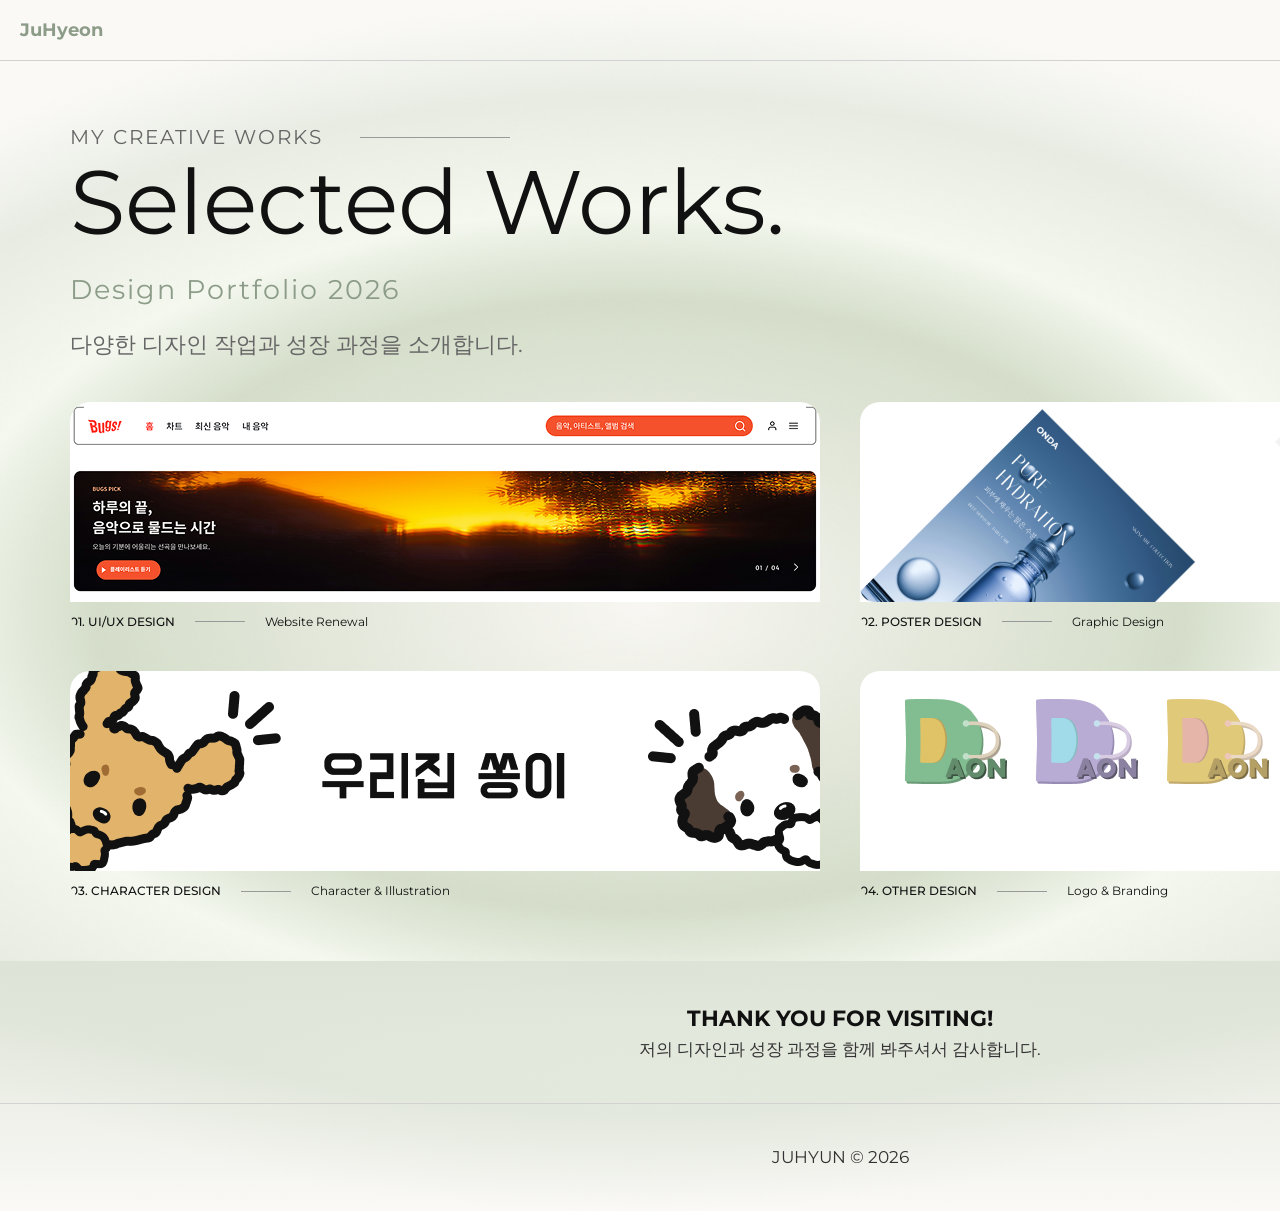
==== work.html @ 231ebc76 "1120" ====
<!DOCTYPE html>
<html lang="en">

<head>
  <meta charset="UTF-8">
  <meta name="viewport" content="width=device-width, initial-scale=1.0">
  <title>자기소개 사이트</title>
  <link rel="stylesheet" href="https://cdn.jsdelivr.net/npm/swiper@12/swiper-bundle.min.css" />
  <link href="css/style.css" rel="stylesheet">
</head>

<body id="work">
  <nav>
    <div class="container">
      <div class="logo"><a href="index.html">JuHyeon</a></div>
      <h2>Keep Creating, Keep Growing</h2>
    </div>
  </nav>
  <main>
    <section class="hero">
      <div class="container">
        <h3>MY CREATIVE WORKS</h3>
        <h1>
          Selected Works.
        </h1>
        <h2>
          Design Portfolio 2026
        </h2>
        <p>다양한 디자인 작업과 성장 과정을 소개합니다.</p>
        <div class="indicator">
          <div>ALL PROTECTS</div>
          <div></div>
          <div>01 - 04</div>
        </div>
        <ul class="port">
          <li class="web">
            <div class="pic"><a
                href="https://www.figma.com/proto/CSIIRKw1jEP1pO5TIpyl63/%EB%A6%AC%EB%89%B4%EC%96%BC?node-id=29-2&t=ne5X53bvbBa2zQqm-0&scaling=min-zoom&content-scaling=fixed&page-id=0%3A1&hide-ui=1"
                target="_blank"><img src="images/port1.png" alt=""></a></div>
            <div class="caption">
              <div>01. UI/UX DESIGN</div>
              <div></div>
              <div>Website Renewal</div>
            </div>
          </li>
          <li class="slider">
            <div class="pic"><img src="images/port2.png" alt=""></div>
            <div class="caption">
              <div>02. POSTER DESIGN</div>
              <div></div>
              <div>Graphic Design</div>
            </div>
          </li>
          <li class="graphic">
            <div class="pic" data-img="images/portL3.png"><img src="images/port3.png" alt=""></div>
            <div class="caption">
              <div>03. CHARACTER DESIGN</div>
              <div></div>
              <div>Character & Illustration</div>
            </div>
          </li>
          <li class="graphic">
            <div class="pic" data-img="images/portL4.png"><img src="images/port4.png" alt=""></div>
            <div class="caption">
              <div>04. OTHER DESIGN</div>
              <div></div>
              <div>Logo &amp; Branding</div>
            </div>
          </li>
        </ul>
      </div>
    </section>

    <section class="contact">
      <div class="container">
        <h1>THANK YOU FOR VISITING!</h1>
        <p>저의 디자인과 성장 과정을 함께 봐주셔서 감사합니다.</p>
      </div>
      <footer>
        <div class="container">
          <p>JUHYUN © 2026</p>
        </div>
      </footer>
    </section>
  </main>

  <div id="modal">
    <span>&times;</span>
    <div class="content">
      <img src="" alt="">
    </div>
  </div>

  <div class="carousel">
    <span>&times;</span>
    <!-- Slider main container -->
    <div class="swiper mySwiper">
      <!-- Additional required wrapper -->
      <div class="swiper-wrapper">
        <!-- Slides -->
        <div class="swiper-slide">
          <img src="images/poster1.png" alt="">
        </div>
        <div class="swiper-slide">
          <img src="images/poster2.png" alt="">
        </div>
        <div class="swiper-slide">
          <img src="images/poster3.png" alt="">
        </div>
      </div>
      <!-- If we need navigation buttons -->
      <div class="swiper-button-prev"></div>
      <div class="swiper-button-next"></div>
      <!-- 페이징 버튼 -->
      <div class="swiper-pagination"></div>
    </div>
  </div>

  <script src="https://cdn.jsdelivr.net/npm/swiper@12/swiper-bundle.min.js"></script>
  <script>
    const swiper = new Swiper('.mySwiper', {
      spaceBetween: 0,
      slidesPerView: 1,
      loop: true,
      grabCursor: true,
      navigation: {
        nextEl: '.swiper-button-next',
        prevEl: '.swiper-button-prev',
      },
      pagination: {
        el: ".swiper-pagination",
      }
    });
  </script>
  <script src="js/script.js"></script>
</body>

</html>
---- css/style.css ----
@import url('https://fonts.googleapis.com/css2?family=Montserrat:ital,wght@0,100..900;1,100..900&display=swap');

* {
  margin: 0;
  padding: 0;
  box-sizing: border-box;
}

a {
  text-decoration: none;
  user-select: none;
}

img {
  user-select: none;
}

ul,
li {
  list-style: none;
}
html, body{
  scroll-behavior: smooth;
  min-height:100%;
}
body {
  font-family: "Montserrat", sans-serif;
  color: #666;
  line-height: 1.6 ;
  background:url(../images/bg.png) center/cover no-repeat;
}

.container {
  width: 1680px;
  padding: 0px 20px;
  margin: auto;
}

/*==========================================*/
nav{
  border-bottom:1px solid #d2d2d2;
}
nav .container{
  height:60px;
  display:flex;
  justify-content: space-between;
  align-items: center;
}
nav .logo a{
  font-size:18px;
  color:#8C9C88;
  font-weight: bold;
}
nav .logo a:hover{
  color:#ff789e;
}
nav h2{
  font-size:18px;
  font-weight: normal;
  color:#343A35;
}
.hero{
  padding:60px 0;
}
.hero h3{
  font-size: 20px;
  font-weight: normal;
  letter-spacing: 2px;
  position:relative;
}
.hero h3::after{
  content:"";
  position:absolute;
  width:150px;
  height:1px;
  background-color:#999;
  top:50%;
  left:290px;
}
.hero h1{
  font-size:90px;
  font-weight: normal;
  line-height:1.1;
  color:#111;
}
.hero h1 span{
  color:#8C9C88;
}
.hero h2{
  font-size:27px;
  font-weight: normal;
  color:#333;
  line-height:1.3;
  margin:20px 0;
}
.hero h2 b{
  font-weight: 500;
}
.hero p{
  font-size:22px;
}
/*contents*/
.contents{
  background-color:rgba(237, 243, 231, 0.7);
}
.contents .container{
  padding:30px 20px;
  display:flex;
}
.contents article{
  flex:1;
}
.contents h2{
  font-size:20px;
  font-weight: normal;
  color:#111;
  letter-spacing: 2px;
  margin-bottom:20px;
}
.contents h2::after{
  content:"";
  display: inline-block;
  width:64px;
  height:1px;
  background-color:#343A35;
  margin-left:18px;
  translate:0 -6px;
}
.contents article:last-child h2{font-weight: bold;}
.contents li{
  font-size:15px;
  margin-top:12px;
  color:#444;
}
.contents li span:first-child{
  display:inline-block;
  width:90px;
  color:#777;
}
.contents article:nth-child(3) li{
  font-weight: bold;
}
.contents article:nth-child(3) li em{
  font-style: normal;
  font-weight: normal;
  color:#777;
}

.contents article:last-child > a{
  animation:scale 1s infinite;
  transform-origin:left;
}
.contents article:last-child > a:hover{
  animation-play-state: paused;
}
@keyframes scale {
  0%{transform:scale(1);}
  50%{transform:scale(1.1);}
  100%{transform:scale(1);}
}

.contents a{
  display:inline-block;
  color:#444;
}
.contents a span{
  font-weight: bold;
  display: inline-block;
  border-bottom:1px solid #444;
}
.contents a svg{
  margin-left:20px;
  stroke:#444;
}

.contents p{
  font-size:11px;
  margin-top:6px;
  color:#777;
}

.contact{
  background:linear-gradient(0deg,rgba(153,153,153,0), rgb(221, 227, 214));
}
.contact .container{
  position:relative;
  padding:40px 20px 10px;
  text-align: center;
}
.contact h2{
  position:absolute;
  top:32px;
  font-size:20px;
  font-weight: normal;
  color:#111;
  letter-spacing: 2px;
}
.contact h1{
  font-size:22px;
  color:#111;
}
.contact p{
  font-size:17px;
  color:#333;
}
.contact h3{
  font-size:11px;
  font-weight: normal;
  color:#343A35;
  margin-top:20px;
}
.contact address{
  font-size:14px;
  font-style: normal;
  color:#343A35;
}
footer{
  border-top:1px solid #d2d2d2;
  text-align: center;
}
footer .container{
  padding:10px 20px;
}
footer p{
  font-size:14px;
}

/*work.html*/
#work .hero h2{
  letter-spacing: 2px;
  color:#8C9C88;
}

#work .contact .container{
  padding:40px 20px;
}

#work .hero .container{
  padding:0 70px;
  position:relative;
}
#work .indicator{
  position:absolute;
  right:70px;
  display:flex;
  align-items: center;
  gap:20px;
  font-size:14px;
  color:#111;
}
#work .indicator div:nth-child(1){font-weight: 500;}
#work .indicator div:nth-child(2){
  width:50px; height:1px;
  background-color:#999;
}

#work .port{
  margin-top:40px;
  display: flex;
  flex-wrap: wrap;
  gap:40px;
}
#work .port li{
  border-radius: 20px;
  overflow:hidden;
}
#work .port .pic{
  position:relative;
  cursor:pointer;
}
#work .port .pic a{
  display:block;
  position:relative;
}
#work .port .web a:hover::after,
#work .port .graphic .pic:hover::after,
#work .port .slider .pic:hover::after{
  content:"클릭!";
  position:absolute;
  inset:0;
  background-color:rgba(0,0,0,0.4);
  color:#fff;
  font-size:30px;
  display:flex;
  justify-content: center;
  align-items: center;
}
#work .port .pic img{display:block;}
#work .caption{
  margin-top:10px;
  display:flex;
  align-items: center;
  gap:20px;
  font-size:12px;
  color:#111;
}
#work .caption div:nth-child(1){font-weight: 500;}
#work .caption div:nth-child(2){
  width:50px; height:1px;
  background-color:#999;
}


/*modal*/
#modal,
.carousel{
  position:fixed;
  inset:0;
  background-color:rgba(0,0,0,0.9);
  z-index: 999;
  padding:40px;
  display:none;
}
#modal > span,
.carousel > span{
  font-size:40px;
  position:absolute;
  right:20px;
  top:0px;
  color:#fff;
  cursor:pointer;
}
#modal > span:hover,
.carousel > span:hover{
  color:tomato;
}
#modal .content{
  background-color:#fff;
  margin:auto;
  padding:10px;
  position:absolute;
  left:50%; top:50%;
  translate: -50% -50%;
}
#modal .content img{
  max-width:100%;
  height:auto;
}

.carousel .swiper{
  margin:auto;
  text-align: center;
  max-width:800px;
}
.carousel .swiper img{
  width:100%;
  max-width:600px;
}
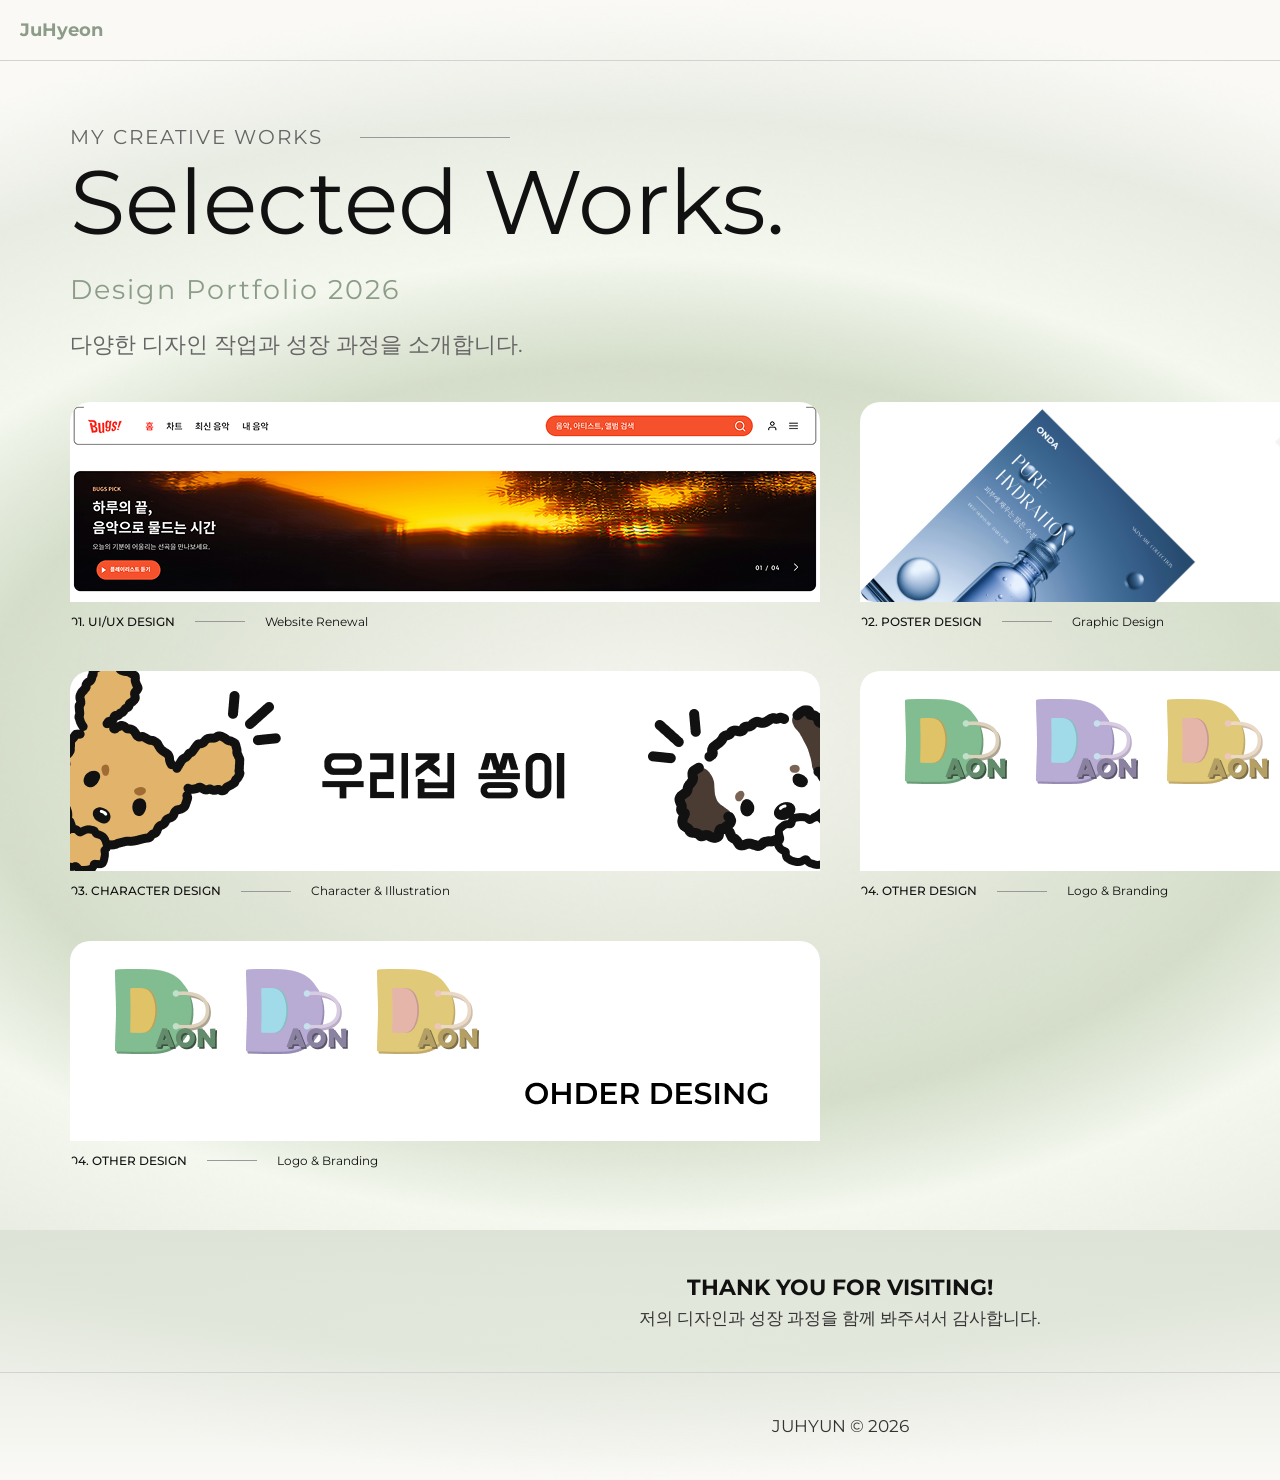
==== commit 6c1ad75f: "1120" ====
--- a/work.html
+++ b/work.html
@@ -57,6 +57,14 @@
               <div>03. CHARACTER DESIGN</div>
               <div></div>
               <div>Character & Illustration</div>
+            </div>
+          </li>
+          <li class="graphic">
+            <div class="pic" data-img="images/portL4.png"><img src="images/port4.png" alt=""></div>
+            <div class="caption">
+              <div>04. OTHER DESIGN</div>
+              <div></div>
+              <div>Logo &amp; Branding</div>
             </div>
           </li>
           <li class="graphic">
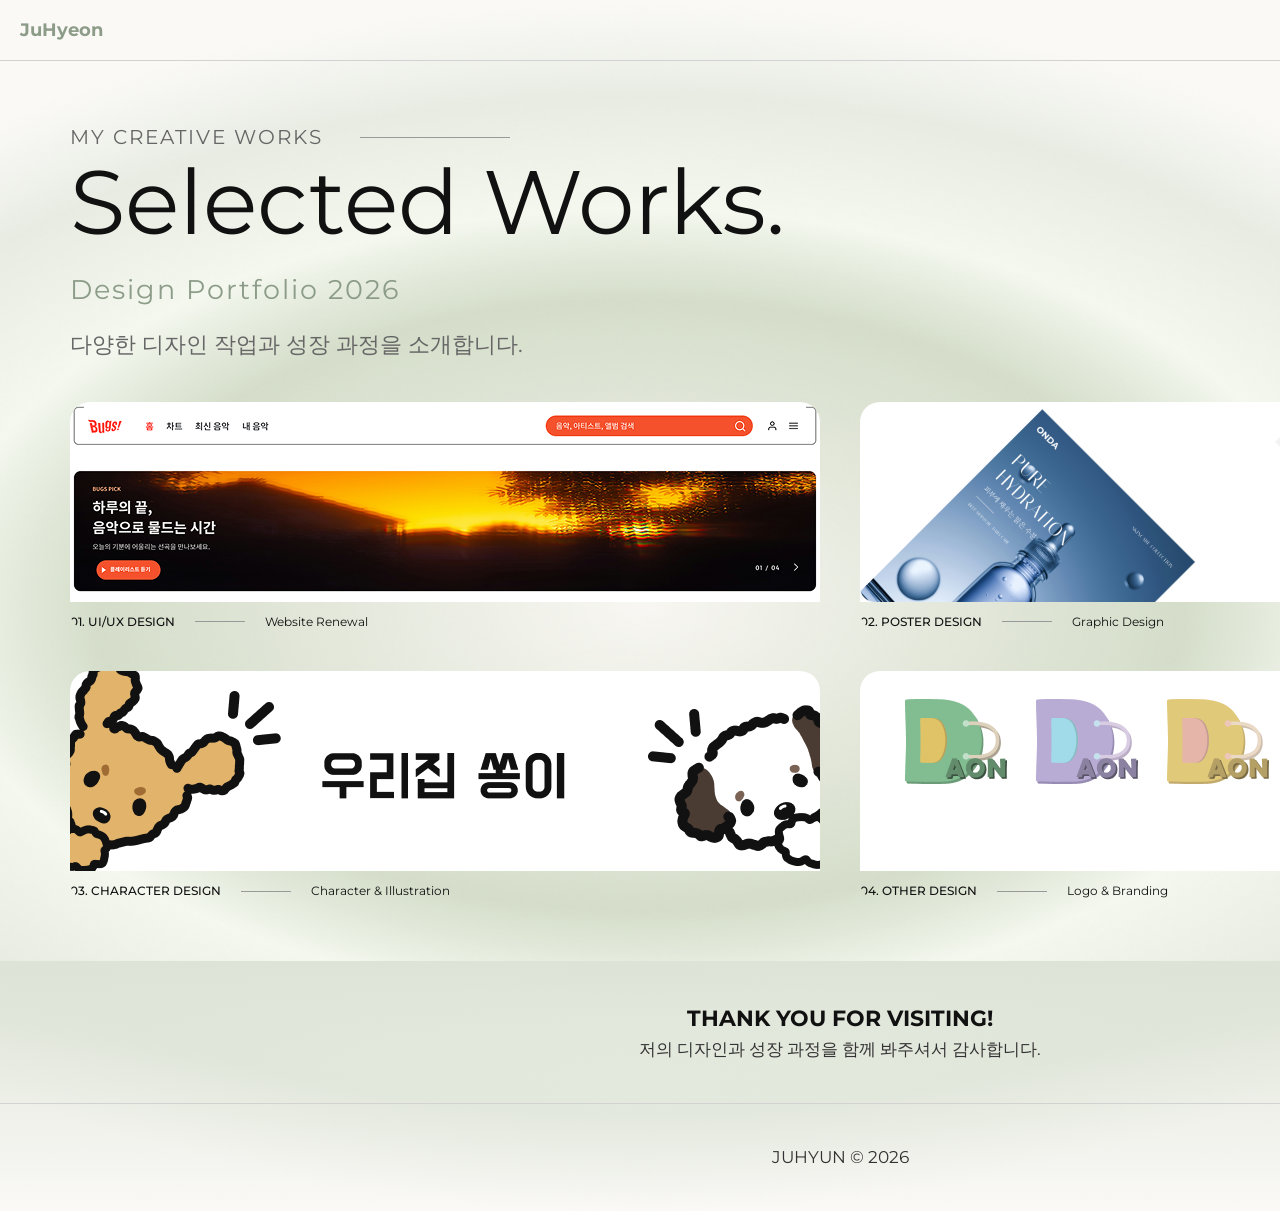
==== commit 62e4f0f2: "1120" ====
--- a/work.html
+++ b/work.html
@@ -57,14 +57,6 @@
               <div>03. CHARACTER DESIGN</div>
               <div></div>
               <div>Character & Illustration</div>
-            </div>
-          </li>
-          <li class="graphic">
-            <div class="pic" data-img="images/portL4.png"><img src="images/port4.png" alt=""></div>
-            <div class="caption">
-              <div>04. OTHER DESIGN</div>
-              <div></div>
-              <div>Logo &amp; Branding</div>
             </div>
           </li>
           <li class="graphic">
